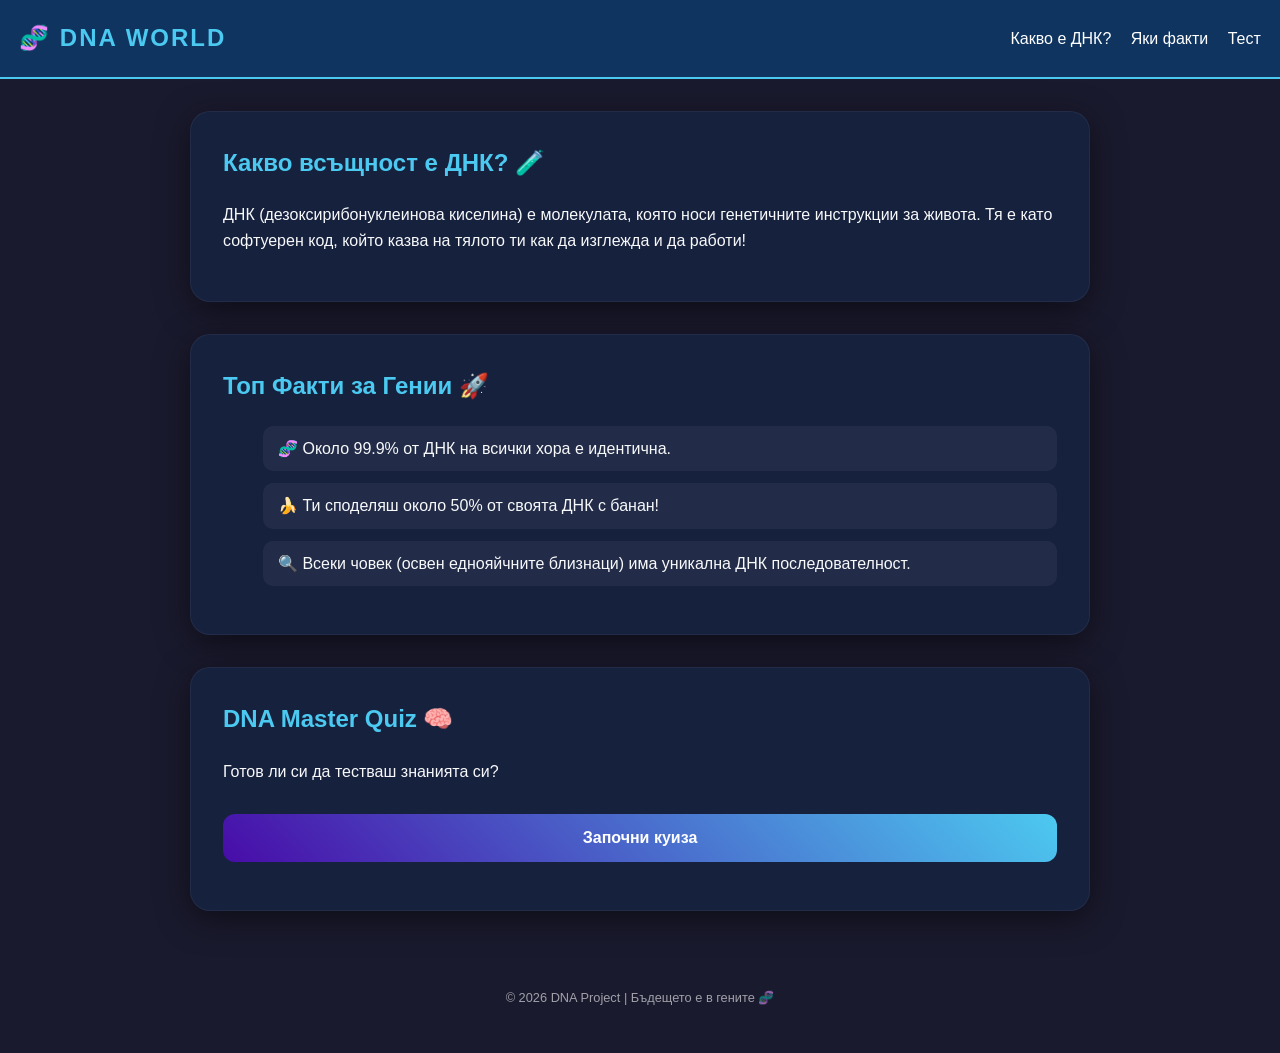
==== index.html @ 91d47c7b "Add Bulgarian version of DNA Exploration page Updated the index.html file to include a Bulgarian ver" ====
<!DOCTYPE html>
<html lang="bg">
<head>
    <meta charset="UTF-8">
    <meta name="viewport" content="width=device-width, initial-scale=1.0">
    <title>DNA World | Генетика за откриватели</title>
    <link rel="stylesheet" href="styles.css">
</head>
<body>
    <header>
        <div class="logo">🧬 DNA World</div>
        <nav>
            <a href="#overview">Какво е ДНК?</a>
            <a href="#facts">Яки факти</a>
            <a href="#quiz-section">Тест</a>
        </nav>
    </header>

    <main class="container">
        <section id="overview" class="card">
            <h2>Какво всъщност е ДНК? 🧪</h2>
            <p>ДНК (дезоксирибонуклеинова киселина) е молекулата, която носи генетичните инструкции за живота. Тя е като софтуерен код, който казва на тялото ти как да изглежда и да работи!</p>
        </section>

        <section id="facts" class="card">
            <h2>Топ Факти за Гении 🚀</h2>
            <ul class="facts-list">
                <li>🧬 Около 99.9% от ДНК на всички хора е идентична.</li>
                <li>🍌 Ти споделяш около 50% от своята ДНК с банан!</li>
                <li>🔍 Всеки човек (освен еднояйчните близнаци) има уникална ДНК последователност.</li>
            </ul>
        </section>

        <section id="quiz-section" class="card quiz-card">
            <h2>DNA Master Quiz 🧠</h2>
            <div id="quiz-container">
                <p id="question-text">Готов ли си да тестваш знанията си?</p>
                <div id="answer-buttons" class="btn-grid">
                    </div>
                <button id="start-btn" class="button">Започни куиза</button>
            </div>
            <p id="score-display"></p>
        </section>
    </main>

    <footer>
        <p>&copy; 2026 DNA Project | Бъдещето е в гените 🧬</p>
    </footer>

    <script src="script.js"></script>
</body>
</html>
---- styles.css ----
/* Модерен дизайн за тийнейджъри */
:root {
    --primary: #1a1a2e;
    --accent: #4cc9f0;
    --secondary: #480ca8;
    --text: #f8f9fa;
    --card-bg: #16213e;
}

body {
    font-family: 'Segoe UI', Roboto, sans-serif;
    background-color: var(--primary);
    color: var(--text);
    margin: 0;
    line-height: 1.6;
}

header {
    background-color: #0f3460;
    padding: 1.2rem;
    display: flex;
    justify-content: space-between;
    align-items: center;
    border-bottom: 2px solid var(--accent);
    position: sticky;
    top: 0;
    z-index: 100;
}

.logo {
    font-size: 1.5rem;
    font-weight: 800;
    color: var(--accent);
    text-transform: uppercase;
    letter-spacing: 2px;
}

nav a {
    color: white;
    text-decoration: none;
    margin-left: 15px;
    font-weight: 500;
    transition: 0.3s;
}

nav a:hover {
    color: var(--accent);
}

.container {
    max-width: 900px;
    margin: 2rem auto;
    padding: 0 20px;
}

.card {
    background: var(--card-bg);
    padding: 2rem;
    border-radius: 20px;
    margin-bottom: 2rem;
    box-shadow: 0 8px 32px rgba(0,0,0,0.5);
    border: 1px solid rgba(255,255,255,0.05);
}

h2 {
    color: var(--accent);
    margin-top: 0;
}

.button {
    background: linear-gradient(45deg, var(--secondary), var(--accent));
    color: white;
    border: none;
    padding: 15px 25px;
    border-radius: 12px;
    font-size: 1rem;
    font-weight: bold;
    cursor: pointer;
    transition: 0.3s cubic-bezier(0.175, 0.885, 0.32, 1.275);
    width: 100%;
    margin-top: 10px;
}

.button:hover {
    transform: translateY(-3px);
    box-shadow: 0 5px 15px rgba(76, 201, 240, 0.4);
}

.btn-grid {
    display: grid;
    gap: 12px;
    margin-top: 20px;
}

.facts-list li {
    margin-bottom: 12px;
    list-style: none;
    padding: 10px 15px;
    background: rgba(255,255,255,0.05);
    border-radius: 10px;
}

footer {
    text-align: center;
    padding: 2rem;
    opacity: 0.6;
    font-size: 0.8rem;
}
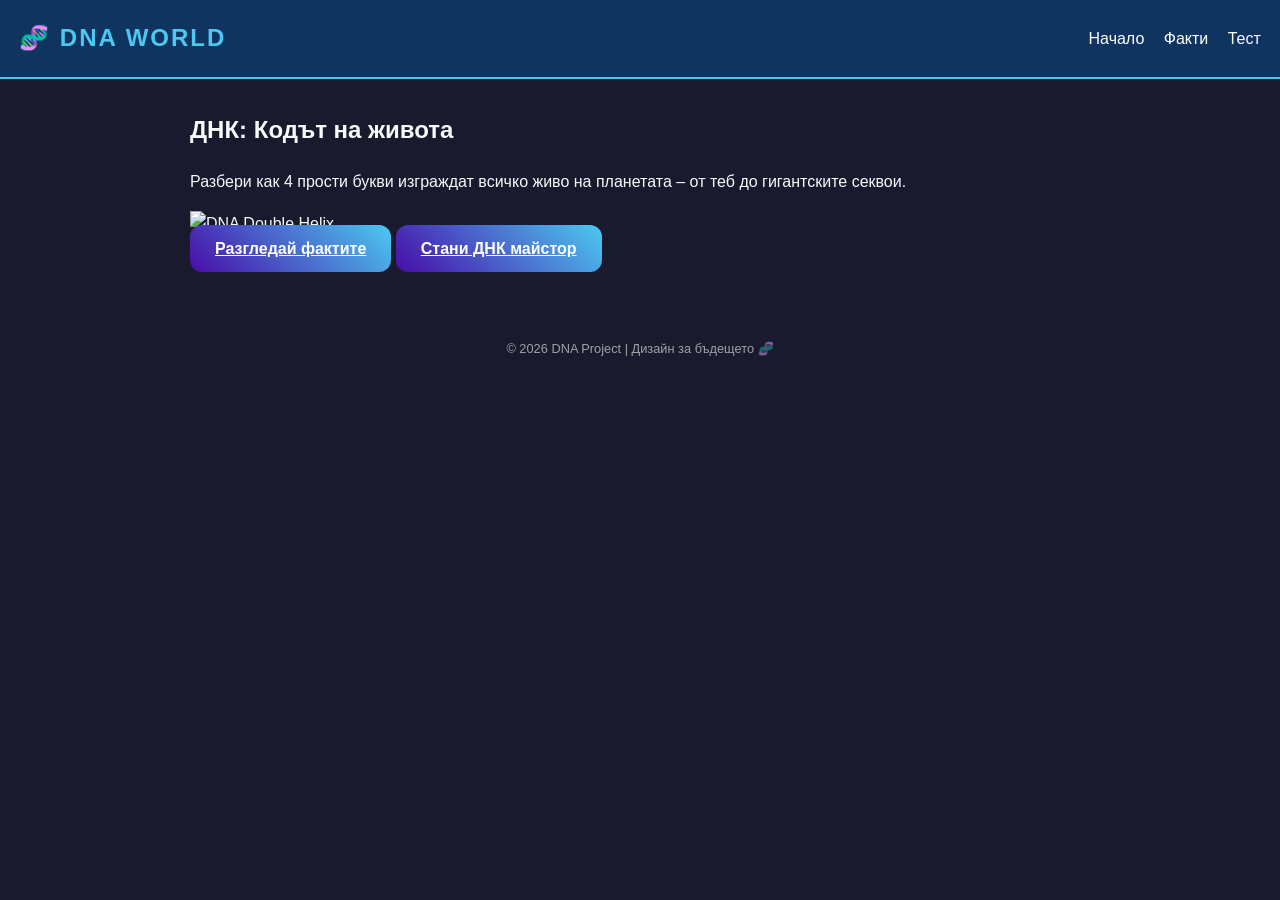
==== commit 73f0f6c0: "Update title and content in index.html" ====
--- a/index.html
+++ b/index.html
@@ -3,50 +3,33 @@
 <head>
     <meta charset="UTF-8">
     <meta name="viewport" content="width=device-width, initial-scale=1.0">
-    <title>DNA World | Генетика за откриватели</title>
+    <title>DNA World | Начало</title>
     <link rel="stylesheet" href="styles.css">
 </head>
 <body>
     <header>
         <div class="logo">🧬 DNA World</div>
         <nav>
-            <a href="#overview">Какво е ДНК?</a>
-            <a href="#facts">Яки факти</a>
-            <a href="#quiz-section">Тест</a>
+            <a href="index.html" class="active">Начало</a>
+            <a href="facts.html">Факти</a>
+            <a href="quiz.html">Тест</a>
         </nav>
     </header>
 
     <main class="container">
-        <section id="overview" class="card">
-            <h2>Какво всъщност е ДНК? 🧪</h2>
-            <p>ДНК (дезоксирибонуклеинова киселина) е молекулата, която носи генетичните инструкции за живота. Тя е като софтуерен код, който казва на тялото ти как да изглежда и да работи!</p>
-        </section>
-
-        <section id="facts" class="card">
-            <h2>Топ Факти за Гении 🚀</h2>
-            <ul class="facts-list">
-                <li>🧬 Около 99.9% от ДНК на всички хора е идентична.</li>
-                <li>🍌 Ти споделяш около 50% от своята ДНК с банан!</li>
-                <li>🔍 Всеки човек (освен еднояйчните близнаци) има уникална ДНК последователност.</li>
-            </ul>
-        </section>
-
-        <section id="quiz-section" class="card quiz-card">
-            <h2>DNA Master Quiz 🧠</h2>
-            <div id="quiz-container">
-                <p id="question-text">Готов ли си да тестваш знанията си?</p>
-                <div id="answer-buttons" class="btn-grid">
-                    </div>
-                <button id="start-btn" class="button">Започни куиза</button>
+        <section class="hero-card">
+            <h1>ДНК: Кодът на живота</h1>
+            <p>Разбери как 4 прости букви изграждат всичко живо на планетата – от теб до гигантските секвои.</p>
+            <img src="https://images.unsplash.com/photo-1530026405186-ed1f139313f8?auto=format&fit=crop&w=1000&q=80" alt="DNA Double Helix" class="main-image">
+            <div class="cta-group">
+                <a href="facts.html" class="button">Разгледай фактите</a>
+                <a href="quiz.html" class="button secondary">Стани ДНК майстор</a>
             </div>
-            <p id="score-display"></p>
         </section>
     </main>
 
     <footer>
-        <p>&copy; 2026 DNA Project | Бъдещето е в гените 🧬</p>
+        <p>&copy; 2026 DNA Project | Дизайн за бъдещето 🧬</p>
     </footer>
-
-    <script src="script.js"></script>
 </body>
 </html>
--- a/styles.css
+++ b/styles.css
@@ -1,4 +1,3 @@
-/* Модерен дизайн за тийнейджъри */
 :root {
     --primary: #1a1a2e;
     --accent: #4cc9f0;
@@ -88,6 +87,7 @@
 
 .btn-grid {
     display: grid;
+    grid-template-columns: repeat(auto-fit, minmax(200px, 1fr));
     gap: 12px;
     margin-top: 20px;
 }
@@ -98,6 +98,19 @@
     padding: 10px 15px;
     background: rgba(255,255,255,0.05);
     border-radius: 10px;
+    transition: 0.3s;
+}
+
+.facts-list li:hover {
+    background: rgba(255,255,255,0.1);
+    transform: scale(1.02);
+}
+
+#score-display {
+    margin-top: 20px;
+    font-size: 1.2rem;
+    text-align: center;
+    color: var(--accent);
 }
 
 footer {
@@ -106,3 +119,11 @@
     opacity: 0.6;
     font-size: 0.8rem;
 }
+
+@media (max-width: 600px) {
+    header { flex-direction: column; gap: 15px; }
+    .container { margin: 1rem auto; }
+}
+
+
+
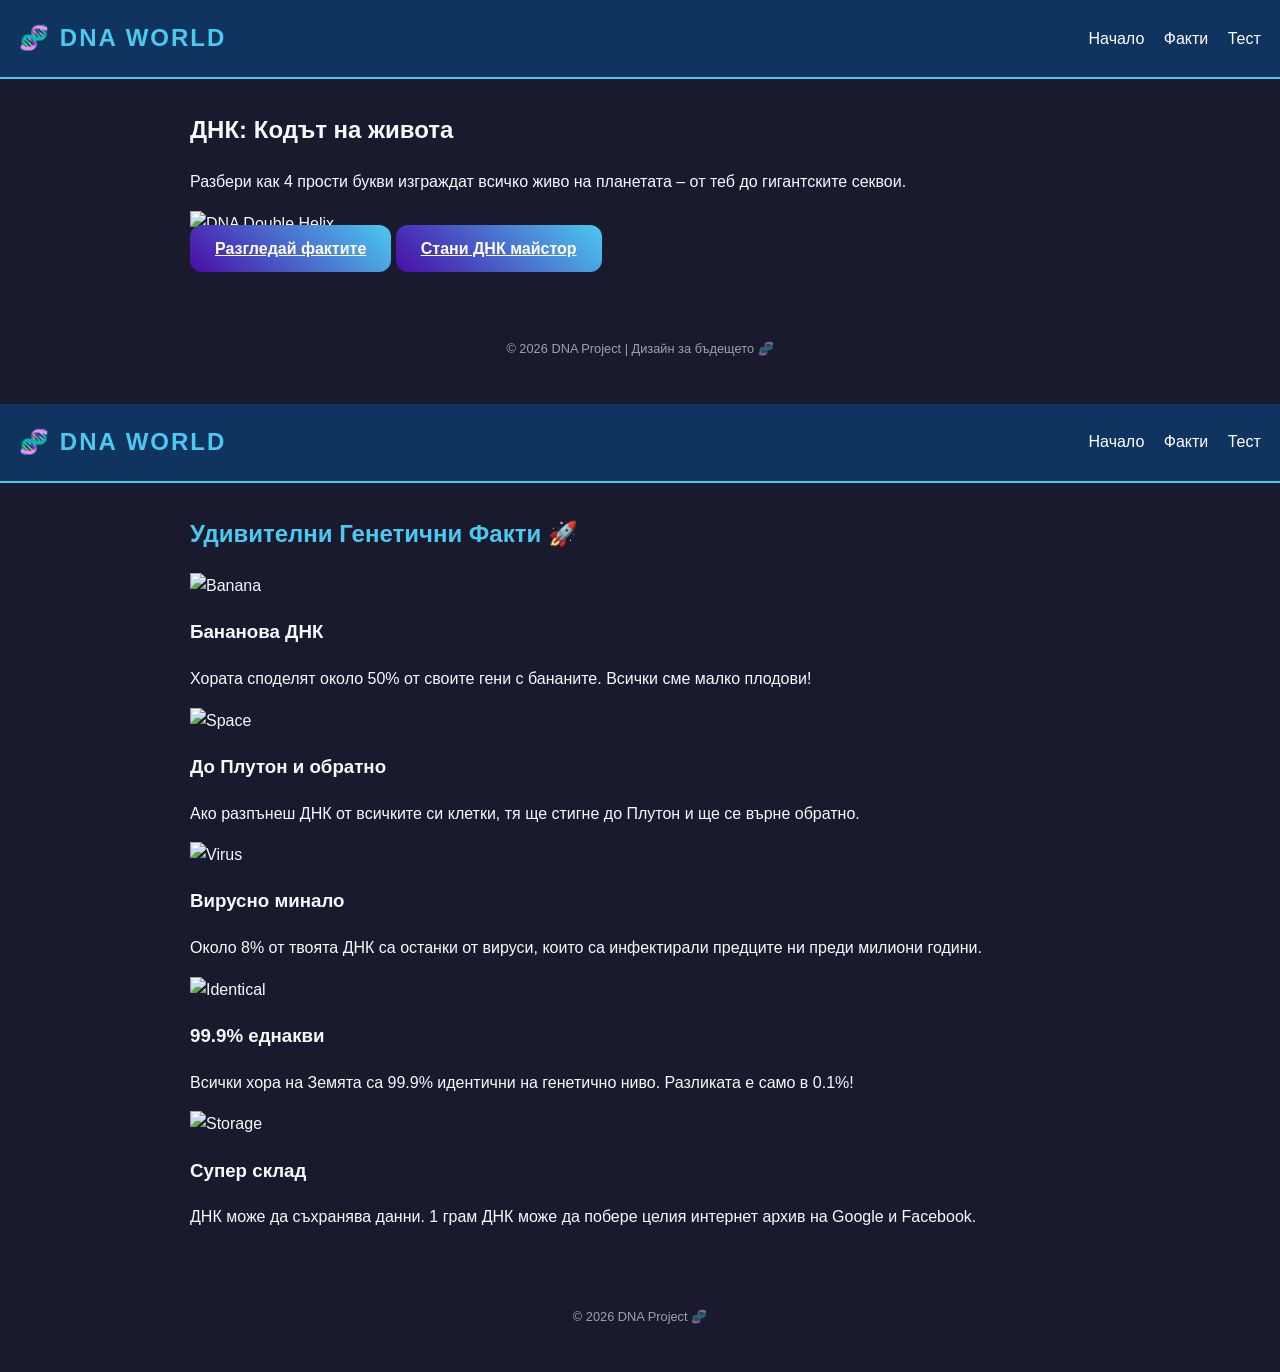
==== commit 25c4ef53: "Create index.html for DNA World site Added a new HTML structure for the DNA World page, including he" ====
--- a/index.html
+++ b/index.html
@@ -33,3 +33,68 @@
     </footer>
 </body>
 </html>
+
+<!DOCTYPE html>
+<html lang="bg">
+<head>
+    <meta charset="UTF-8">
+    <meta name="viewport" content="width=device-width, initial-scale=1.0">
+    <title>DNA World | Интересни Факти</title>
+    <link rel="stylesheet" href="styles.css">
+</head>
+<body>
+    <header>
+        <div class="logo">🧬 DNA World</div>
+        <nav>
+            <a href="index.html">Начало</a>
+            <a href="facts.html" class="active">Факти</a>
+            <a href="quiz.html">Тест</a>
+        </nav>
+    </header>
+
+    <main class="container">
+        <h2 class="title">Удивителни Генетични Факти 🚀</h2>
+        <div class="facts-grid">
+            <div class="fact-card">
+                <img src="https://images.unsplash.com/photo-1559828589-72ed68087961?auto=format&fit=crop&w=400&q=80" alt="Banana">
+                <div class="fact-info">
+                    <h3>Бананова ДНК</h3>
+                    <p>Хората споделят около 50% от своите гени с бананите. Всички сме малко плодови!</p>
+                </div>
+            </div>
+            <div class="fact-card">
+                <img src="https://images.unsplash.com/photo-1446776811953-b23d57bd21aa?auto=format&fit=crop&w=400&q=80" alt="Space">
+                <div class="fact-info">
+                    <h3>До Плутон и обратно</h3>
+                    <p>Ако разпънеш ДНК от всичките си клетки, тя ще стигне до Плутон и ще се върне обратно.</p>
+                </div>
+            </div>
+            <div class="fact-card">
+                <img src="https://images.unsplash.com/photo-1576086213369-97a306d36557?auto=format&fit=crop&w=400&q=80" alt="Virus">
+                <div class="fact-info">
+                    <h3>Вирусно минало</h3>
+                    <p>Около 8% от твоята ДНК са останки от вируси, които са инфектирали предците ни преди милиони години.</p>
+                </div>
+            </div>
+            <div class="fact-card">
+                <img src="https://images.unsplash.com/photo-1544005313-94ddf0286df2?auto=format&fit=crop&w=400&q=80" alt="Identical">
+                <div class="fact-info">
+                    <h3>99.9% еднакви</h3>
+                    <p>Всички хора на Земята са 99.9% идентични на генетично ниво. Разликата е само в 0.1%!</p>
+                </div>
+            </div>
+            <div class="fact-card">
+                <img src="https://images.unsplash.com/photo-1581093583449-8255a7d46e66?auto=format&fit=crop&w=400&q=80" alt="Storage">
+                <div class="fact-info">
+                    <h3>Супер склад</h3>
+                    <p>ДНК може да съхранява данни. 1 грам ДНК може да побере целия интернет архив на Google и Facebook.</p>
+                </div>
+            </div>
+        </div>
+    </main>
+
+    <footer>
+        <p>&copy; 2026 DNA Project 🧬</p>
+    </footer>
+</body>
+</html>
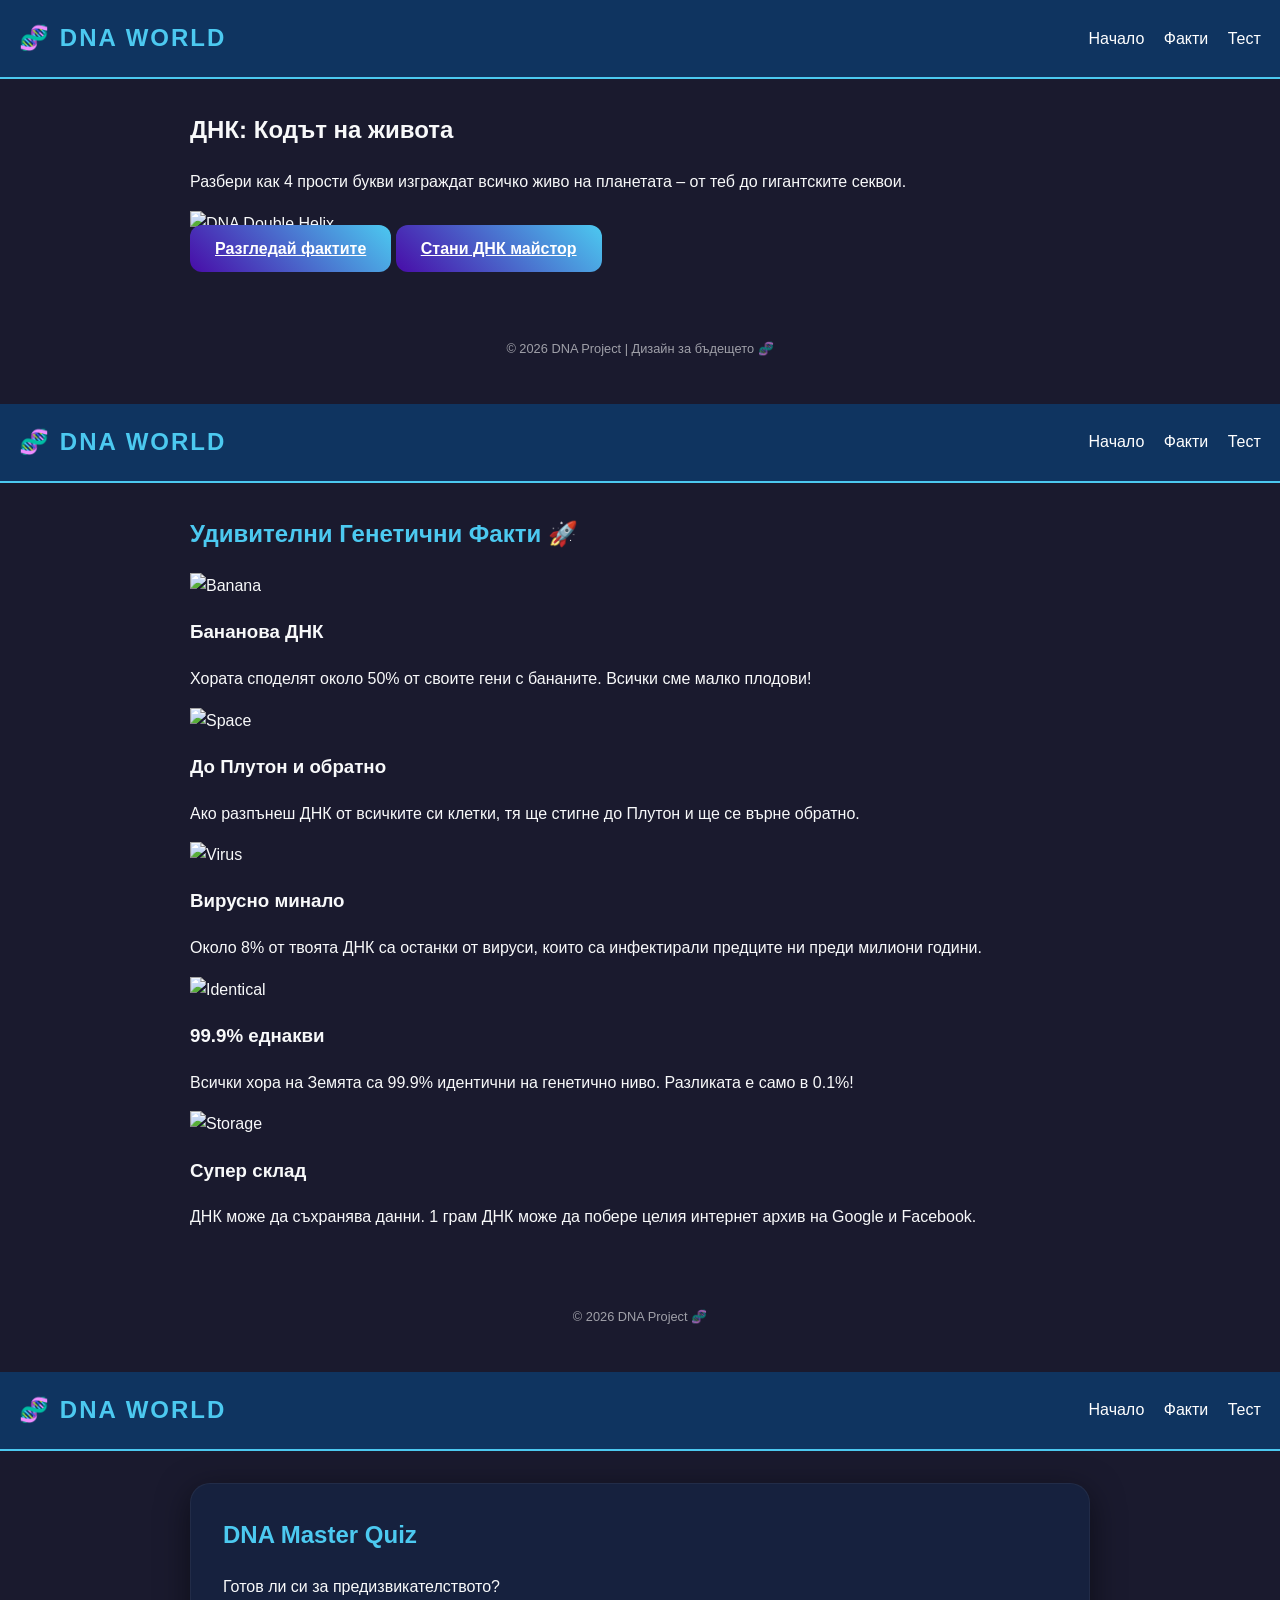
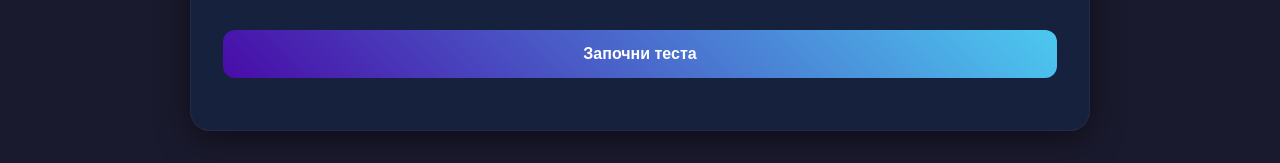
==== commit 1faaf4d0: "Add HTML structure for DNA Master Quiz page" ====
--- a/index.html
+++ b/index.html
@@ -97,4 +97,41 @@
         <p>&copy; 2026 DNA Project 🧬</p>
     </footer>
 </body>
+</html> 
+
+<!DOCTYPE html>
+<html lang="bg">
+<head>
+    <meta charset="UTF-8">
+    <meta name="viewport" content="width=device-width, initial-scale=1.0">
+    <title>DNA World | Тест</title>
+    <link rel="stylesheet" href="styles.css">
+</head>
+<body>
+    <header>
+        <div class="logo">🧬 DNA World</div>
+        <nav>
+            <a href="index.html">Начало</a>
+            <a href="facts.html">Факти</a>
+            <a href="quiz.html" class="active">Тест</a>
+        </nav>
+    </header>
+
+    <main class="container">
+        <section class="card quiz-box">
+            <h2>DNA Master Quiz</h2>
+            <div class="progress-container">
+                <div id="progress-bar"></div>
+            </div>
+            <div id="quiz-content">
+                <p id="question-text">Готов ли си за предизвикателството?</p>
+                <div id="answer-buttons" class="btn-grid"></div>
+                <button id="start-btn" class="button">Започни теста</button>
+            </div>
+            <p id="score-display"></p>
+        </section>
+    </main>
+
+    <script src="script.js"></script>
+</body>
 </html>
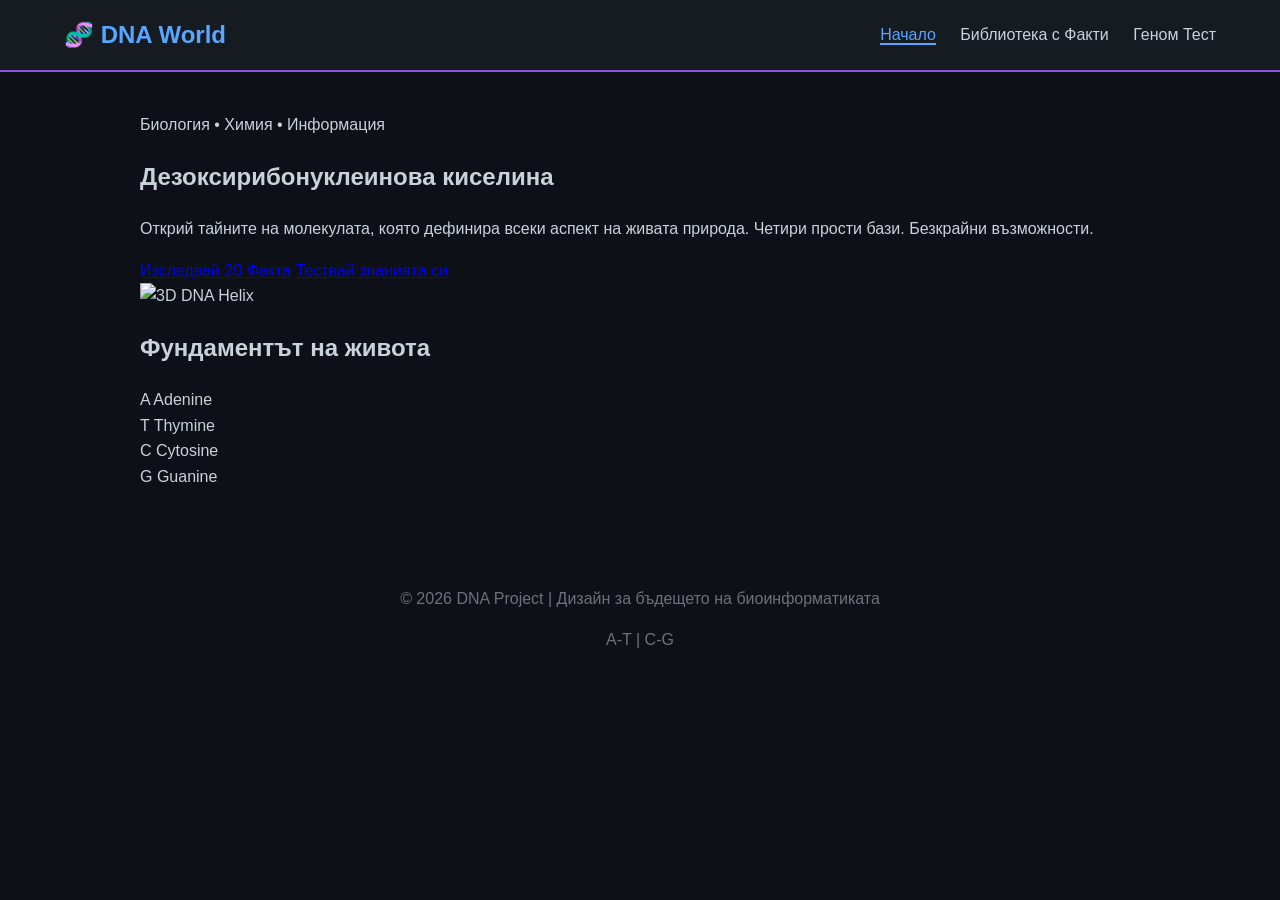
==== commit 4cfb641f: "Update title and restructure HTML layout" ====
--- a/index.html
+++ b/index.html
@@ -3,135 +3,56 @@
 <head>
     <meta charset="UTF-8">
     <meta name="viewport" content="width=device-width, initial-scale=1.0">
-    <title>DNA World | Начало</title>
+    <title>DNA World | Кодът на Живота</title>
     <link rel="stylesheet" href="styles.css">
+    <link href="https://fonts.googleapis.com/css2?family=Fira+Code:wght@400;600&family=Poppins:wght@300;400;600;700&display=swap" rel="stylesheet">
 </head>
 <body>
+    <div class="bio-bg"></div>
     <header>
-        <div class="logo">🧬 DNA World</div>
+        <div class="logo">
+            <span class="helix-icon">🧬</span>
+            <span class="logo-text">DNA <span class="thin">World</span></span>
+        </div>
         <nav>
             <a href="index.html" class="active">Начало</a>
-            <a href="facts.html">Факти</a>
-            <a href="quiz.html">Тест</a>
+            <a href="facts.html">Библиотека с Факти</a>
+            <a href="quiz.html">Геном Тест</a>
         </nav>
     </header>
 
     <main class="container">
-        <section class="hero-card">
-            <h1>ДНК: Кодът на живота</h1>
-            <p>Разбери как 4 прости букви изграждат всичко живо на планетата – от теб до гигантските секвои.</p>
-            <img src="https://images.unsplash.com/photo-1530026405186-ed1f139313f8?auto=format&fit=crop&w=1000&q=80" alt="DNA Double Helix" class="main-image">
-            <div class="cta-group">
-                <a href="facts.html" class="button">Разгледай фактите</a>
-                <a href="quiz.html" class="button secondary">Стани ДНК майстор</a>
+        <section class="hero-visual">
+            <div class="hero-content">
+                <div class="badge">Биология • Химия • Информация</div>
+                <h1>Дезоксирибонуклеинова киселина</h1>
+                <p class="subtitle">Открий тайните на молекулата, която дефинира всеки аспект на живата природа. Четири прости бази. Безкрайни възможности.</p>
+                <div class="cta-group">
+                    <a href="facts.html" class="btn-primary">Изследвай 20 Факта</a>
+                    <a href="quiz.html" class="btn-secondary">Тествай знанията си</a>
+                </div>
+            </div>
+            <div class="hero-image-container">
+                <img src="https://images.unsplash.com/photo-1530026405186-ed1f139313f8?q=80&w=1000" alt="3D DNA Helix" class="floating-helix">
+            </div>
+        </section>
+
+        <section class="base-pairs-preview">
+            <h2>Фундаментът на живота</h2>
+            <div class="bases-grid">
+                <div class="base a"><span>A</span> Adenine</div>
+                <div class="base t"><span>T</span> Thymine</div>
+                <div class="base c"><span>C</span> Cytosine</div>
+                <div class="base g"><span>G</span> Guanine</div>
             </div>
         </section>
     </main>
 
     <footer>
-        <p>&copy; 2026 DNA Project | Дизайн за бъдещето 🧬</p>
+        <div class="footer-content">
+            <p>&copy; 2026 DNA Project | Дизайн за бъдещето на биоинформатиката</p>
+            <p class="bases-decoder">A-T | C-G</p>
+        </div>
     </footer>
 </body>
 </html>
-
-<!DOCTYPE html>
-<html lang="bg">
-<head>
-    <meta charset="UTF-8">
-    <meta name="viewport" content="width=device-width, initial-scale=1.0">
-    <title>DNA World | Интересни Факти</title>
-    <link rel="stylesheet" href="styles.css">
-</head>
-<body>
-    <header>
-        <div class="logo">🧬 DNA World</div>
-        <nav>
-            <a href="index.html">Начало</a>
-            <a href="facts.html" class="active">Факти</a>
-            <a href="quiz.html">Тест</a>
-        </nav>
-    </header>
-
-    <main class="container">
-        <h2 class="title">Удивителни Генетични Факти 🚀</h2>
-        <div class="facts-grid">
-            <div class="fact-card">
-                <img src="https://images.unsplash.com/photo-1559828589-72ed68087961?auto=format&fit=crop&w=400&q=80" alt="Banana">
-                <div class="fact-info">
-                    <h3>Бананова ДНК</h3>
-                    <p>Хората споделят около 50% от своите гени с бананите. Всички сме малко плодови!</p>
-                </div>
-            </div>
-            <div class="fact-card">
-                <img src="https://images.unsplash.com/photo-1446776811953-b23d57bd21aa?auto=format&fit=crop&w=400&q=80" alt="Space">
-                <div class="fact-info">
-                    <h3>До Плутон и обратно</h3>
-                    <p>Ако разпънеш ДНК от всичките си клетки, тя ще стигне до Плутон и ще се върне обратно.</p>
-                </div>
-            </div>
-            <div class="fact-card">
-                <img src="https://images.unsplash.com/photo-1576086213369-97a306d36557?auto=format&fit=crop&w=400&q=80" alt="Virus">
-                <div class="fact-info">
-                    <h3>Вирусно минало</h3>
-                    <p>Около 8% от твоята ДНК са останки от вируси, които са инфектирали предците ни преди милиони години.</p>
-                </div>
-            </div>
-            <div class="fact-card">
-                <img src="https://images.unsplash.com/photo-1544005313-94ddf0286df2?auto=format&fit=crop&w=400&q=80" alt="Identical">
-                <div class="fact-info">
-                    <h3>99.9% еднакви</h3>
-                    <p>Всички хора на Земята са 99.9% идентични на генетично ниво. Разликата е само в 0.1%!</p>
-                </div>
-            </div>
-            <div class="fact-card">
-                <img src="https://images.unsplash.com/photo-1581093583449-8255a7d46e66?auto=format&fit=crop&w=400&q=80" alt="Storage">
-                <div class="fact-info">
-                    <h3>Супер склад</h3>
-                    <p>ДНК може да съхранява данни. 1 грам ДНК може да побере целия интернет архив на Google и Facebook.</p>
-                </div>
-            </div>
-        </div>
-    </main>
-
-    <footer>
-        <p>&copy; 2026 DNA Project 🧬</p>
-    </footer>
-</body>
-</html> 
-
-<!DOCTYPE html>
-<html lang="bg">
-<head>
-    <meta charset="UTF-8">
-    <meta name="viewport" content="width=device-width, initial-scale=1.0">
-    <title>DNA World | Тест</title>
-    <link rel="stylesheet" href="styles.css">
-</head>
-<body>
-    <header>
-        <div class="logo">🧬 DNA World</div>
-        <nav>
-            <a href="index.html">Начало</a>
-            <a href="facts.html">Факти</a>
-            <a href="quiz.html" class="active">Тест</a>
-        </nav>
-    </header>
-
-    <main class="container">
-        <section class="card quiz-box">
-            <h2>DNA Master Quiz</h2>
-            <div class="progress-container">
-                <div id="progress-bar"></div>
-            </div>
-            <div id="quiz-content">
-                <p id="question-text">Готов ли си за предизвикателството?</p>
-                <div id="answer-buttons" class="btn-grid"></div>
-                <button id="start-btn" class="button">Започни теста</button>
-            </div>
-            <p id="score-display"></p>
-        </section>
-    </main>
-
-    <script src="script.js"></script>
-</body>
-</html>
--- a/styles.css
+++ b/styles.css
@@ -1,129 +1,116 @@
 :root {
-    --primary: #1a1a2e;
-    --accent: #4cc9f0;
-    --secondary: #480ca8;
-    --text: #f8f9fa;
-    --card-bg: #16213e;
+    --bg: #0d1117;
+    --card: #161b22;
+    --accent: #58a6ff;
+    --secondary: #8957e5;
+    --text: #c9d1d9;
 }
 
 body {
-    font-family: 'Segoe UI', Roboto, sans-serif;
-    background-color: var(--primary);
+    font-family: 'Segoe UI', sans-serif;
+    background-color: var(--bg);
     color: var(--text);
     margin: 0;
     line-height: 1.6;
 }
 
 header {
-    background-color: #0f3460;
-    padding: 1.2rem;
+    background: #161b22;
+    padding: 1rem 5%;
     display: flex;
     justify-content: space-between;
     align-items: center;
-    border-bottom: 2px solid var(--accent);
+    border-bottom: 2px solid var(--secondary);
     position: sticky;
     top: 0;
     z-index: 100;
 }
 
-.logo {
-    font-size: 1.5rem;
-    font-weight: 800;
-    color: var(--accent);
-    text-transform: uppercase;
-    letter-spacing: 2px;
+.logo { font-size: 1.5rem; font-weight: bold; color: var(--accent); }
+
+nav a {
+    color: var(--text);
+    text-decoration: none;
+    margin-left: 20px;
+    font-weight: 500;
 }
 
-nav a {
+nav a.active { color: var(--accent); border-bottom: 2px solid var(--accent); }
+
+.container { max-width: 1000px; margin: 40px auto; padding: 0 20px; }
+
+.hero-card {
+    text-align: center;
+    background: var(--card);
+    padding: 50px;
+    border-radius: 20px;
+    border: 1px solid #30363d;
+}
+
+.main-image {
+    width: 100%;
+    max-height: 400px;
+    object-fit: cover;
+    border-radius: 15px;
+    margin: 20px 0;
+}
+
+.button {
+    background: var(--secondary);
     color: white;
+    padding: 12px 30px;
+    border-radius: 10px;
     text-decoration: none;
-    margin-left: 15px;
-    font-weight: 500;
+    display: inline-block;
+    border: none;
+    cursor: pointer;
+    font-size: 1rem;
     transition: 0.3s;
 }
 
-nav a:hover {
-    color: var(--accent);
+.button.secondary { background: #30363d; margin-left: 10px; }
+
+.button:hover { opacity: 0.8; transform: translateY(-2px); }
+
+/* Facts Grid */
+.facts-grid {
+    display: grid;
+    grid-template-columns: repeat(auto-fit, minmax(280px, 1fr));
+    gap: 20px;
 }
 
-.container {
-    max-width: 900px;
-    margin: 2rem auto;
-    padding: 0 20px;
+.fact-card {
+    background: var(--card);
+    border-radius: 15px;
+    overflow: hidden;
+    border: 1px solid #30363d;
 }
 
-.card {
-    background: var(--card-bg);
-    padding: 2rem;
-    border-radius: 20px;
-    margin-bottom: 2rem;
-    box-shadow: 0 8px 32px rgba(0,0,0,0.5);
-    border: 1px solid rgba(255,255,255,0.05);
+.fact-card img { width: 100%; height: 200px; object-fit: cover; }
+
+.fact-info { padding: 20px; }
+
+/* Quiz */
+.progress-container {
+    background: #30363d;
+    height: 10px;
+    border-radius: 5px;
+    margin: 20px 0;
+    display: none;
 }
 
-h2 {
-    color: var(--accent);
-    margin-top: 0;
-}
-
-.button {
-    background: linear-gradient(45deg, var(--secondary), var(--accent));
-    color: white;
-    border: none;
-    padding: 15px 25px;
-    border-radius: 12px;
-    font-size: 1rem;
-    font-weight: bold;
-    cursor: pointer;
-    transition: 0.3s cubic-bezier(0.175, 0.885, 0.32, 1.275);
-    width: 100%;
-    margin-top: 10px;
-}
-
-.button:hover {
-    transform: translateY(-3px);
-    box-shadow: 0 5px 15px rgba(76, 201, 240, 0.4);
+#progress-bar {
+    height: 100%;
+    width: 0%;
+    background: var(--accent);
+    border-radius: 5px;
+    transition: 0.3s;
 }
 
 .btn-grid {
     display: grid;
-    grid-template-columns: repeat(auto-fit, minmax(200px, 1fr));
-    gap: 12px;
+    gap: 10px;
     margin-top: 20px;
 }
 
-.facts-list li {
-    margin-bottom: 12px;
-    list-style: none;
-    padding: 10px 15px;
-    background: rgba(255,255,255,0.05);
-    border-radius: 10px;
-    transition: 0.3s;
-}
-
-.facts-list li:hover {
-    background: rgba(255,255,255,0.1);
-    transform: scale(1.02);
-}
-
-#score-display {
-    margin-top: 20px;
-    font-size: 1.2rem;
-    text-align: center;
-    color: var(--accent);
-}
-
-footer {
-    text-align: center;
-    padding: 2rem;
-    opacity: 0.6;
-    font-size: 0.8rem;
-}
-
-@media (max-width: 600px) {
-    header { flex-direction: column; gap: 15px; }
-    .container { margin: 1rem auto; }
-}
-
-
-
+footer { text-align: center; padding: 40px; opacity: 0.5; }
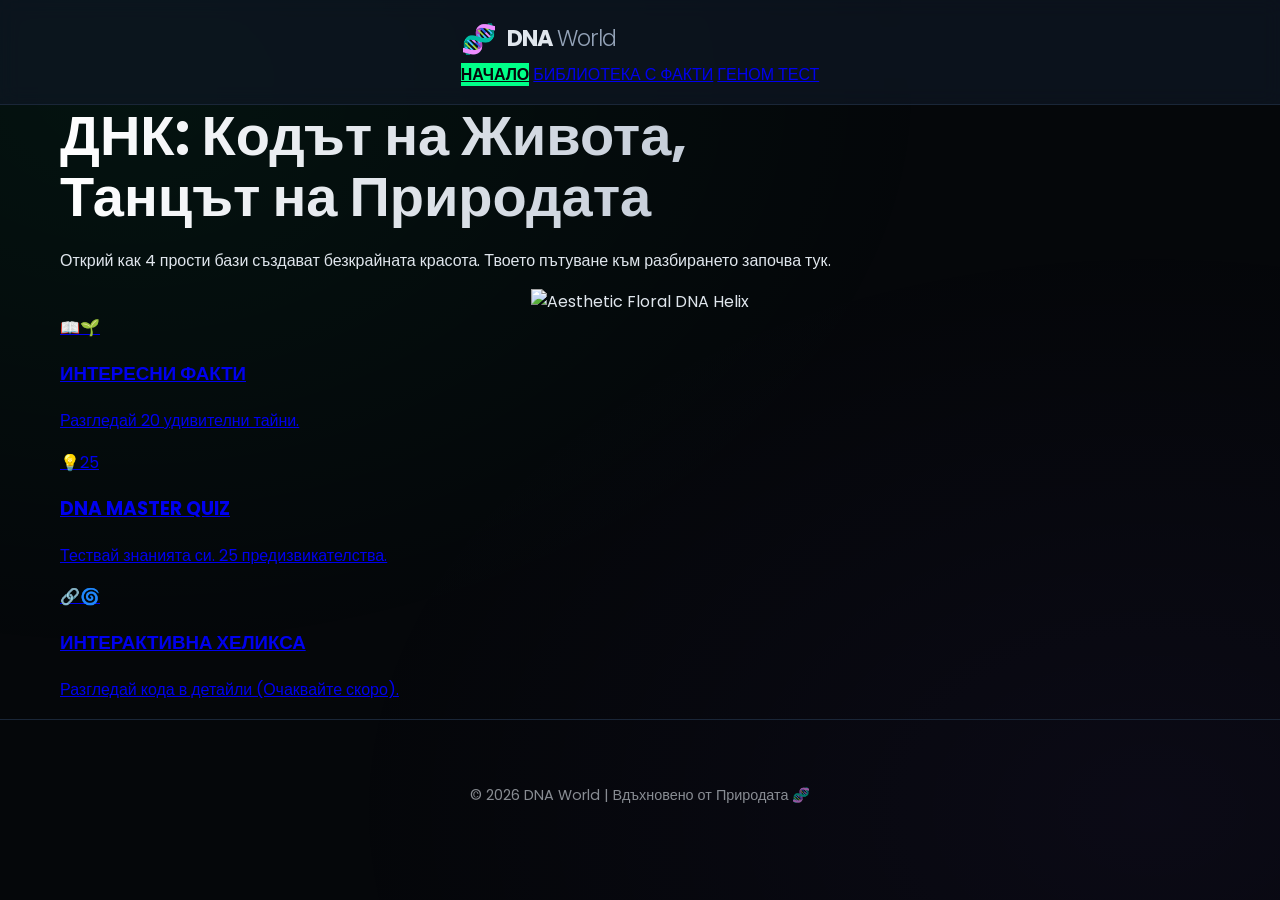
==== commit b58d03cf: "Update index.html" ====
--- a/index.html
+++ b/index.html
@@ -3,55 +3,62 @@
 <head>
     <meta charset="UTF-8">
     <meta name="viewport" content="width=device-width, initial-scale=1.0">
-    <title>DNA World | Кодът на Живота</title>
+    <title>DNA World | Танцът на Природата</title>
     <link rel="stylesheet" href="styles.css">
-    <link href="https://fonts.googleapis.com/css2?family=Fira+Code:wght@400;600&family=Poppins:wght@300;400;600;700&display=swap" rel="stylesheet">
+    <link href="https://fonts.googleapis.com/css2?family=Poppins:wght@300;400;600;700&display=swap" rel="stylesheet">
 </head>
 <body>
-    <div class="bio-bg"></div>
-    <header>
-        <div class="logo">
-            <span class="helix-icon">🧬</span>
-            <span class="logo-text">DNA <span class="thin">World</span></span>
+    <div class="bio-bg"></div> <header>
+        <div class="container header-content">
+            <div class="logo">
+                <span class="helix-icon">🧬</span>
+                <span class="logo-text">DNA <span class="thin">World</span></span>
+            </div>
+            <nav>
+                <a href="index.html" class="active btn-nav">НАЧАЛО</a>
+                <a href="facts.html" class="btn-nav">БИБЛИОТЕКА С ФАКТИ</a>
+                <a href="quiz.html" class="btn-nav">ГЕНОМ ТЕСТ</a>
+            </nav>
         </div>
-        <nav>
-            <a href="index.html" class="active">Начало</a>
-            <a href="facts.html">Библиотека с Факти</a>
-            <a href="quiz.html">Геном Тест</a>
-        </nav>
     </header>
 
     <main class="container">
-        <section class="hero-visual">
+        <section class="aesthetic-hero glass">
             <div class="hero-content">
-                <div class="badge">Биология • Химия • Информация</div>
-                <h1>Дезоксирибонуклеинова киселина</h1>
-                <p class="subtitle">Открий тайните на молекулата, която дефинира всеки аспект на живата природа. Четири прости бази. Безкрайни възможности.</p>
-                <div class="cta-group">
-                    <a href="facts.html" class="btn-primary">Изследвай 20 Факта</a>
-                    <a href="quiz.html" class="btn-secondary">Тествай знанията си</a>
-                </div>
+                <h1>ДНК: Кодът на Живота,<br>Танцът на Природата</h1>
+                <p>Открий как 4 прости бази създават безкрайната красота. Твоето пътуване към разбирането започва тук.</p>
             </div>
             <div class="hero-image-container">
-                <img src="https://images.unsplash.com/photo-1530026405186-ed1f139313f8?q=80&w=1000" alt="3D DNA Helix" class="floating-helix">
+                <img src="https://i.imgur.com/8N4J9D9.png" alt="Aesthetic Floral DNA Helix" class="floral-helix">
             </div>
         </section>
 
-        <section class="base-pairs-preview">
-            <h2>Фундаментът на живота</h2>
-            <div class="bases-grid">
-                <div class="base a"><span>A</span> Adenine</div>
-                <div class="base t"><span>T</span> Thymine</div>
-                <div class="base c"><span>C</span> Cytosine</div>
-                <div class="base g"><span>G</span> Guanine</div>
-            </div>
+        <section class="nav-cards-grid">
+            
+            <a href="facts.html" class="nav-card card-sage">
+                <div class="card-icon">📖🌱</div>
+                <h3>ИНТЕРЕСНИ ФАКТИ</h3>
+                <p>Разгледай 20 удивителни тайни.</p>
+            </a>
+
+            <a href="quiz.html" class="nav-card card-peach">
+                <div class="card-icon">💡<span class="q-count">25</span></div>
+                <h3>DNA MASTER QUIZ</h3>
+                <p>Тествай знанията си. 25 предизвикателства.</p>
+            </a>
+
+            <a href="#" class="nav-card card-blue">
+                <div class="card-icon">🔗🌀</div>
+                <h3>ИНТЕРАКТИВНА ХЕЛИКСА</h3>
+                <p>Разгледай кода в детайли (Очаквайте скоро).</p>
+            </a>
+            
         </section>
     </main>
 
     <footer>
-        <div class="footer-content">
-            <p>&copy; 2026 DNA Project | Дизайн за бъдещето на биоинформатиката</p>
-            <p class="bases-decoder">A-T | C-G</p>
+        <div class="container footer-content">
+            <p>&copy; 2026 DNA World | Вдъхновено от Природата 🧬</p>
         </div>
     </footer>
 </body>
--- a/styles.css
+++ b/styles.css
@@ -1,116 +1,427 @@
+/* --- Global Variables & Palette --- */
 :root {
-    --bg: #0d1117;
-    --card: #161b22;
-    --accent: #58a6ff;
-    --secondary: #8957e5;
-    --text: #c9d1d9;
-}
-
+    /* Биохимична палитра: Тъмно дъно, неоново зелено, бази */
+    --bg-dark: #05070a;
+    --bg-panel: #0b111a;
+    --glass: rgba(15, 23, 36, 0.7);
+    --border: #1a2638;
+    
+    --accent-phosphor: #00ff88; /* Неоново зелено за фосфорната верига */
+    --secondary-violet: #8c52ff;
+    
+    --text-primary: #e0e6ed;
+    --text-secondary: #94a3b8;
+
+    /* Цветове за базите (A-T, C-G) */
+    --base-a: #ff4757; /* Червено */
+    --base-t: #1e90ff; /* Синьо */
+    --base-c: #ffa502; /* Оранжево */
+    --base-g: #2ed573; /* Зелено */
+
+    --font-main: 'Poppins', sans-serif;
+    --font-mono: 'Fira Code', monospace;
+    --shadow: 0 10px 30px rgba(0,0,0,0.5);
+    --transition: all 0.3s ease;
+}
+
+/* --- Reset & Base --- */
+* { box-sizing: border-box; }
 body {
-    font-family: 'Segoe UI', sans-serif;
-    background-color: var(--bg);
-    color: var(--text);
+    font-family: var(--font-main);
+    background-color: var(--bg-dark);
+    color: var(--text-primary);
     margin: 0;
     line-height: 1.6;
-}
-
+    overflow-x: hidden;
+    position: relative;
+}
+
+/* Background Animation */
+.bio-bg {
+    position: fixed;
+    top: 0; left: 0; width: 100%; height: 100%;
+    background-image: 
+        radial-gradient(at 10% 10%, rgba(0, 255, 136, 0.05) 0px, transparent 50%),
+        radial-gradient(at 90% 90%, rgba(140, 82, 255, 0.05) 0px, transparent 50%);
+    z-index: -1;
+}
+
+.container {
+    max-width: 1200px;
+    margin: 0 auto;
+    padding: 0 20px;
+}
+
+/* --- Header --- */
 header {
-    background: #161b22;
+    background: var(--glass);
+    backdrop-filter: blur(10px);
     padding: 1rem 5%;
     display: flex;
     justify-content: space-between;
     align-items: center;
-    border-bottom: 2px solid var(--secondary);
+    border-bottom: 1px solid var(--border);
     position: sticky;
     top: 0;
-    z-index: 100;
-}
-
-.logo { font-size: 1.5rem; font-weight: bold; color: var(--accent); }
+    z-index: 1000;
+}
+
+.logo {
+    display: flex;
+    align-items: center;
+    gap: 10px;
+}
+
+.helix-icon { font-size: 1.8rem; }
+.logo-text {
+    font-weight: 700;
+    font-size: 1.4rem;
+    letter-spacing: -1px;
+    color: var(--text-primary);
+}
+.logo-text .thin { font-weight: 300; color: var(--text-secondary); }
+
+nav display: flex; gap: 5px; 
 
 nav a {
-    color: var(--text);
+    color: var(--text-secondary);
     text-decoration: none;
-    margin-left: 20px;
+    padding: 8px 15px;
+    border-radius: 8px;
     font-weight: 500;
-}
-
-nav a.active { color: var(--accent); border-bottom: 2px solid var(--accent); }
-
-.container { max-width: 1000px; margin: 40px auto; padding: 0 20px; }
-
-.hero-card {
-    text-align: center;
-    background: var(--card);
-    padding: 50px;
+    font-size: 0.95rem;
+    transition: var(--transition);
+}
+
+nav a:hover { color: var(--accent-phosphor); background: rgba(0, 255, 136, 0.05); }
+nav a.active { color: var(--bg-dark); background-color: var(--accent-phosphor); font-weight: 600; }
+
+/* --- UI Elements --- */
+.badge {
+    display: inline-block;
+    background: rgba(140, 82, 255, 0.1);
+    color: var(--secondary-violet);
+    padding: 5px 12px;
     border-radius: 20px;
-    border: 1px solid #30363d;
-}
-
-.main-image {
-    width: 100%;
-    max-height: 400px;
-    object-fit: cover;
-    border-radius: 15px;
-    margin: 20px 0;
-}
-
-.button {
-    background: var(--secondary);
-    color: white;
+    font-size: 0.75rem;
+    font-weight: 600;
+    text-transform: uppercase;
+    letter-spacing: 1px;
+    margin-bottom: 15px;
+}
+
+.btn-primary, .btn-secondary {
     padding: 12px 30px;
     border-radius: 10px;
     text-decoration: none;
     display: inline-block;
+    font-weight: 600;
+    cursor: pointer;
+    transition: var(--transition);
     border: none;
+    font-size: 1rem;
+}
+
+.btn-primary {
+    background-color: var(--accent-phosphor);
+    color: var(--bg-dark);
+}
+
+.btn-primary:hover {
+    box-shadow: 0 0 20px rgba(0, 255, 136, 0.4);
+    transform: translateY(-2px);
+}
+
+.btn-secondary {
+    background-color: transparent;
+    color: var(--text-primary);
+    border: 1px solid var(--border);
+}
+
+.btn-secondary:hover { background: var(--border); }
+
+/* --- Hero Section (Home) --- */
+.hero-visual {
+    display: grid;
+    grid-template-columns: 1fr 1fr;
+    align-items: center;
+    gap: 50px;
+    padding: 80px 0;
+}
+
+.hero-content h1 {
+    font-size: 3.5rem;
+    line-height: 1.1;
+    margin: 0 0 20px 0;
+    background: linear-gradient(to right, #fff, var(--text-secondary));
+    -webkit-background-clip: text;
+    -webkit-text-fill-color: transparent;
+}
+
+.hero-content .subtitle {
+    font-size: 1.2rem;
+    color: var(--text-secondary);
+    margin-bottom: 40px;
+    max-width: 500px;
+}
+
+.hero-image-container { display: flex; justify-content: center; }
+
+.floating-helix {
+    width: 100%;
+    max-width: 400px;
+    border-radius: 30px;
+    box-shadow: var(--shadow);
+    animation: float 6s ease-in-out infinite;
+}
+
+@keyframes float {
+    0%, 100% { transform: translateY(0px); }
+    50% { transform: translateY(-20px); }
+}
+
+.base-pairs-preview {
+    text-align: center;
+    padding: 60px 0;
+}
+
+.bases-grid {
+    display: grid;
+    grid-template-columns: repeat(4, 1fr);
+    gap: 15px;
+    margin-top: 30px;
+    font-family: var(--font-mono);
+}
+
+.base {
+    background: var(--bg-panel);
+    padding: 20px;
+    border-radius: 12px;
+    border: 1px solid var(--border);
+    font-weight: 600;
+    font-size: 1.1rem;
+}
+
+.base span { font-size: 2rem; display: block; margin-bottom: 5px; }
+
+.base.a { color: var(--base-a); border-color: rgba(255, 71, 87, 0.3); }
+.base.t { color: var(--base-t); border-color: rgba(30, 144, 255, 0.3); }
+.base.c { color: var(--base-c); border-color: rgba(255, 165, 2, 0.3); }
+.base.g { color: var(--base-g); border-color: rgba(46, 213, 115, 0.3); }
+
+/* --- Facts Grid (New Advanced Design) --- */
+.section-header {
+    text-align: center;
+    padding: 60px 0 40px;
+    max-width: 700px;
+    margin: 0 auto;
+}
+
+.section-header h1 { font-size: 2.8rem; margin: 0 0 10px; }
+.section-header p { color: var(--text-secondary); font-size: 1.1rem; }
+
+.facts-ultra-grid {
+    display: grid;
+    grid-template-columns: repeat(auto-fill, minmax(300px, 1fr));
+    gap: 25px;
+    padding-bottom: 80px;
+}
+
+.fact-ultra-card {
+    background: var(--bg-panel);
+    border-radius: 20px;
+    overflow: hidden;
+    border: 1px solid var(--border);
+    transition: var(--transition);
+    display: flex;
+    flex-direction: column;
+}
+
+.fact-ultra-card:hover {
+    border-color: rgba(0, 255, 136, 0.3);
+    transform: translateY(-5px);
+    box-shadow: var(--shadow);
+}
+
+.fact-img-num {
+    position: relative;
+    height: 200px;
+    overflow: hidden;
+}
+
+.fact-img-num img {
+    width: 100%;
+    height: 100%;
+    object-fit: cover;
+    transition: var(--transition);
+}
+
+.fact-ultra-card:hover .fact-img-num img { transform: scale(1.1); }
+
+.fact-number {
+    position: absolute;
+    bottom: -10px;
+    right: 15px;
+    font-size: 5rem;
+    font-weight: 800;
+    font-family: var(--font-mono);
+    color: rgba(0, 255, 136, 0.15);
+    line-height: 1;
+    z-index: 1;
+}
+
+.fact-ultra-info {
+    padding: 25px;
+    position: relative;
+    z-index: 2;
+    flex-grow: 1;
+}
+
+.fact-ultra-info h3 {
+    margin: 0 0 10px 0;
+    font-size: 1.25rem;
+    font-weight: 600;
+    color: var(--text-primary);
+}
+
+.fact-ultra-info p {
+    margin: 0;
+    font-size: 0.95rem;
+    color: var(--text-secondary);
+    font-weight: 300;
+}
+
+.fact-ultra-info strong {
+    color: var(--accent-phosphor);
+    font-weight: 500;
+}
+
+/* --- Quiz Design --- */
+.quiz-box {
+    max-width: 700px;
+    margin: 60px auto;
+    padding: 40px;
+    background: var(--bg-panel);
+    border-radius: 24px;
+    border: 1px solid var(--border);
+}
+
+.quiz-box.glass {
+    background: var(--glass);
+    backdrop-filter: blur(15px);
+}
+
+.quiz-header { text-align: center; margin-bottom: 30px; }
+.quiz-header h2 { font-size: 2.2rem; margin: 0; }
+
+.quiz-controls {
+    text-align: center;
+    margin-top: 30px;
+}
+
+#question-text {
+    font-size: 1.3rem;
+    text-align: center;
+    margin-bottom: 30px;
+    min-height: 1.4em;
+    font-weight: 400;
+}
+
+.btn-grid {
+    display: grid;
+    grid-template-columns: repeat(auto-fit, minmax(250px, 1fr));
+    gap: 15px;
+}
+
+.btn-quiz-answer {
+    background: rgba(26, 38, 56, 0.5);
+    color: var(--text-primary);
+    padding: 18px;
+    border-radius: 12px;
+    text-align: left;
+    border: 1px solid var(--border);
     cursor: pointer;
     font-size: 1rem;
-    transition: 0.3s;
-}
-
-.button.secondary { background: #30363d; margin-left: 10px; }
-
-.button:hover { opacity: 0.8; transform: translateY(-2px); }
-
-/* Facts Grid */
-.facts-grid {
-    display: grid;
-    grid-template-columns: repeat(auto-fit, minmax(280px, 1fr));
-    gap: 20px;
-}
-
-.fact-card {
-    background: var(--card);
-    border-radius: 15px;
+    transition: var(--transition);
+    font-family: var(--font-main);
+}
+
+.btn-quiz-answer:hover {
+    border-color: var(--secondary-violet);
+    background: rgba(140, 82, 255, 0.05);
+}
+
+.progress-container {
+    margin-bottom: 30px;
+    display: none; /* Hidden on start */
+}
+
+.progress-text {
+    font-size: 0.85rem;
+    color: var(--text-secondary);
+    margin-bottom: 5px;
+    font-family: var(--font-mono);
+}
+
+.progress-bar-out {
+    height: 8px;
+    background: #1a2638;
+    border-radius: 4px;
     overflow: hidden;
-    border: 1px solid #30363d;
-}
-
-.fact-card img { width: 100%; height: 200px; object-fit: cover; }
-
-.fact-info { padding: 20px; }
-
-/* Quiz */
-.progress-container {
-    background: #30363d;
-    height: 10px;
-    border-radius: 5px;
-    margin: 20px 0;
-    display: none;
-}
-
-#progress-bar {
+}
+
+#progress-bar-in {
     height: 100%;
     width: 0%;
-    background: var(--accent);
-    border-radius: 5px;
-    transition: 0.3s;
-}
-
-.btn-grid {
-    display: grid;
-    gap: 10px;
-    margin-top: 20px;
-}
-
-footer { text-align: center; padding: 40px; opacity: 0.5; }
+    background: linear-gradient(to right, var(--secondary-violet), var(--accent-phosphor));
+    border-radius: 4px;
+    transition: width 0.3s ease;
+}
+
+.score-display {
+    text-align: center;
+    display: none;
+    padding: 20px;
+}
+
+.score-display h3 { font-size: 1.5rem; margin-bottom: 10px; }
+.score-num {
+    font-size: 5rem;
+    font-weight: 800;
+    color: var(--accent-phosphor);
+    font-family: var(--font-mono);
+    line-height: 1;
+}
+
+/* --- Footer --- */
+footer {
+    text-align: center;
+    padding: 50px;
+    border-top: 1px solid var(--border);
+    margin-top: auto;
+}
+
+.footer-content {
+    opacity: 0.6;
+    font-size: 0.9rem;
+}
+
+.bases-decoder {
+    font-family: var(--font-mono);
+    color: var(--text-secondary);
+    letter-spacing: 2px;
+}
+
+/* --- Responsive --- */
+@media (max-width: 768px) {
+    .hero-visual { grid-template-columns: 1fr; text-align: center; padding: 40px 0; }
+    .hero-content h1 { font-size: 2.5rem; }
+    .hero-content .subtitle { margin: 0 auto 30px; }
+    
+    header { padding: 1rem; flex-direction: column; gap: 10px; }
+    nav { flex-wrap: wrap; justify-content: center; font-size: 0.8rem; }
+    
+    .bases-grid { grid-template-columns: repeat(2, 1fr); }
+    .quiz-box { padding: 20px; }
+    .section-header h1 { font-size: 2rem; }
+}
